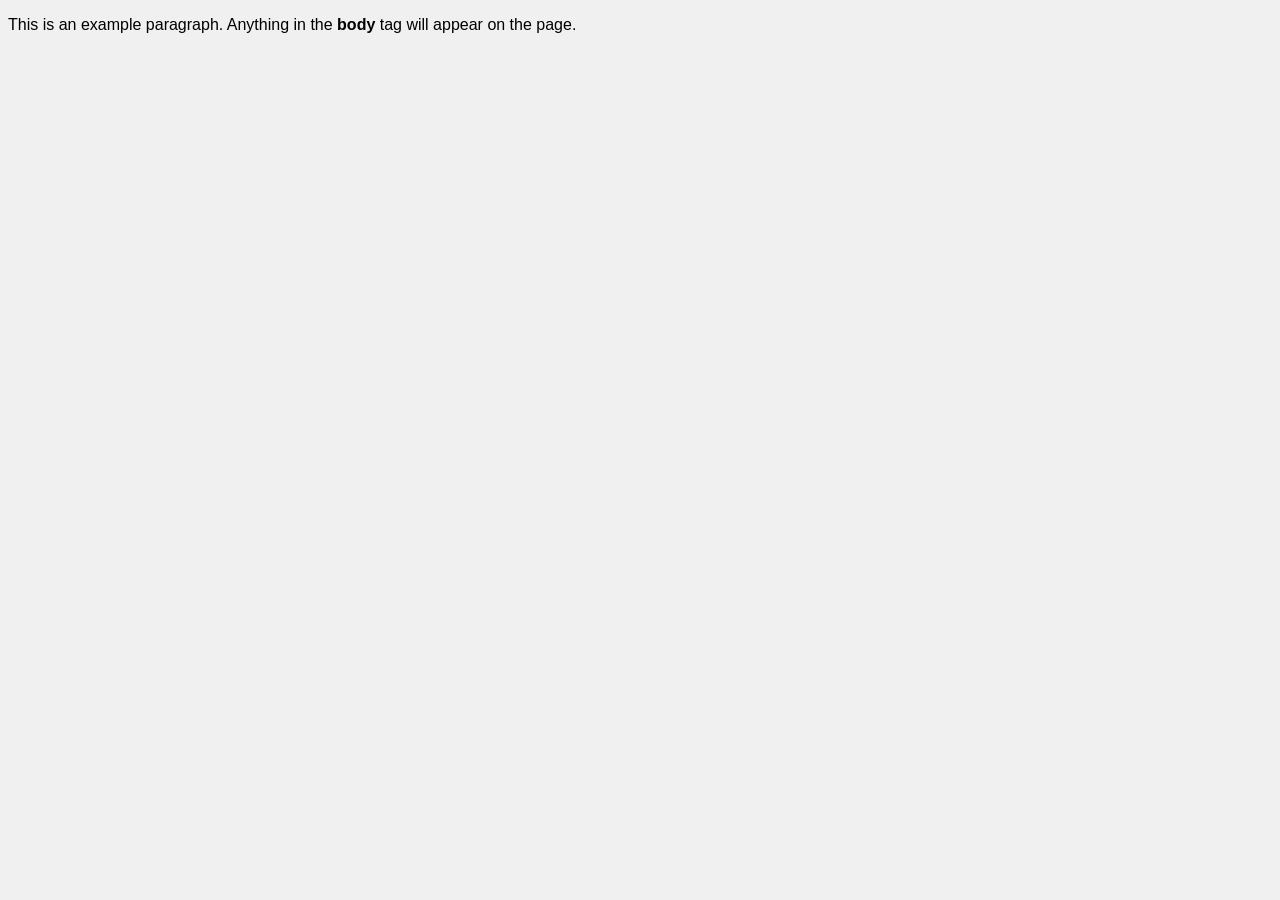
==== index.html @ b17957d5 "Initial web page and styling" ====
<!doctype html>
<html>
<head>
  <title>This is the title of the webpage!</title>
  <link rel="stylesheet" type="text/css" href="styles.css">
</head>
<body>
  <p>This is an example paragraph. Anything in the <strong>body</strong> tag will appear on the page.</p>
</body>
<footer>
</footer>
</html>
---- styles.css ----
body {
  background-color: #f0f0f0;
  font-family: Arial, sans-serif;
}
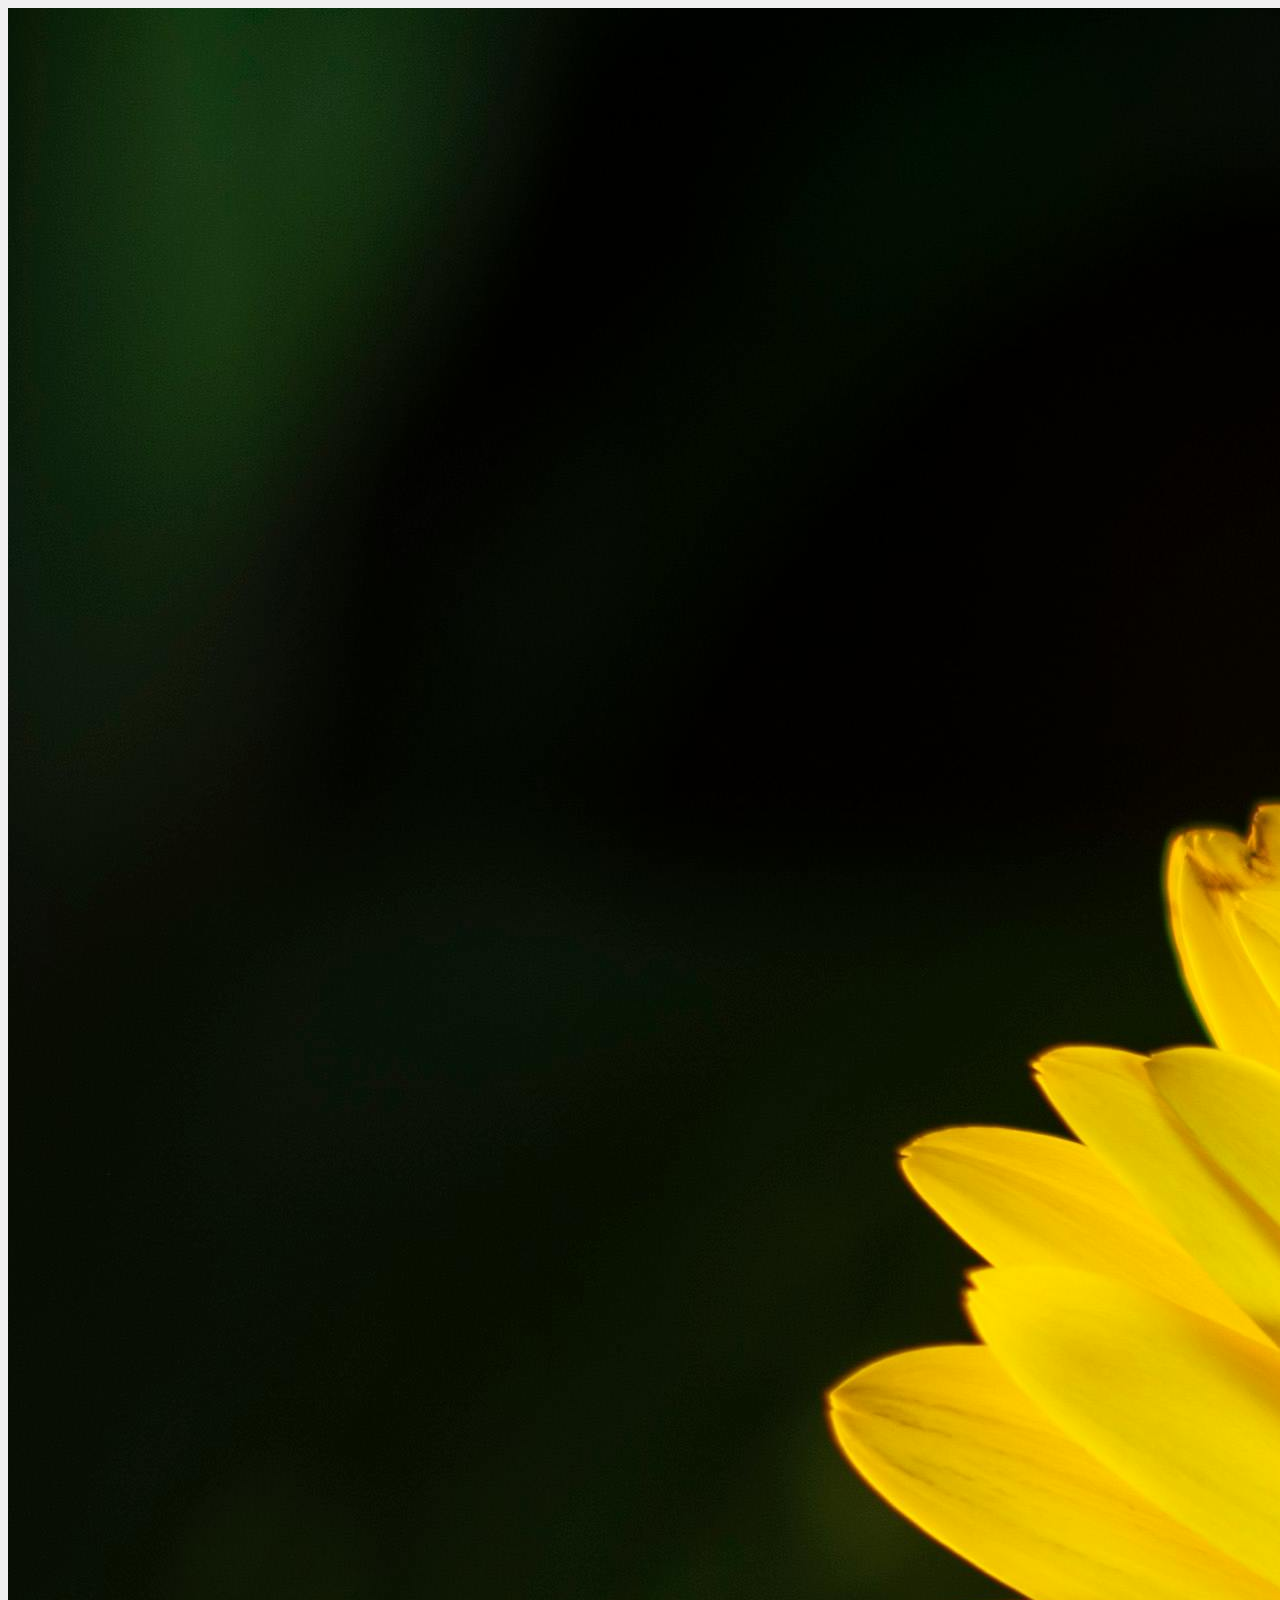
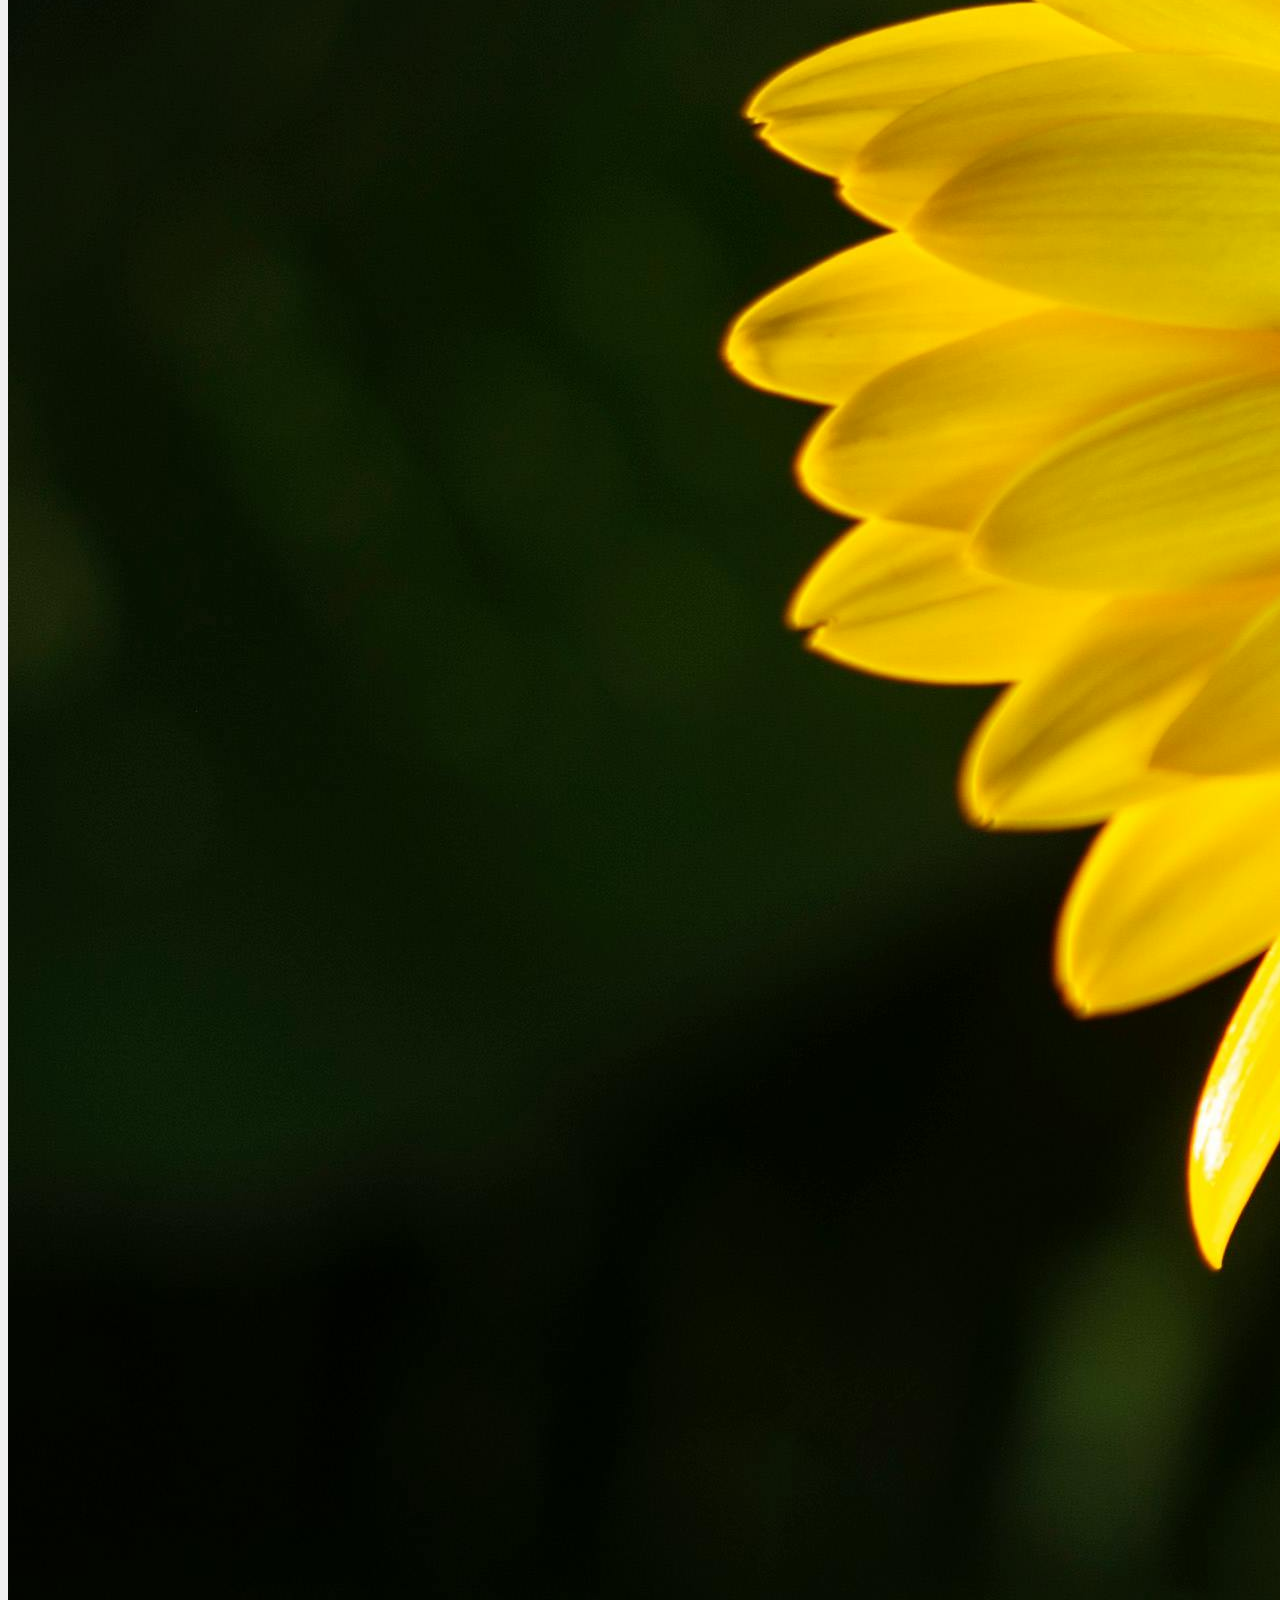
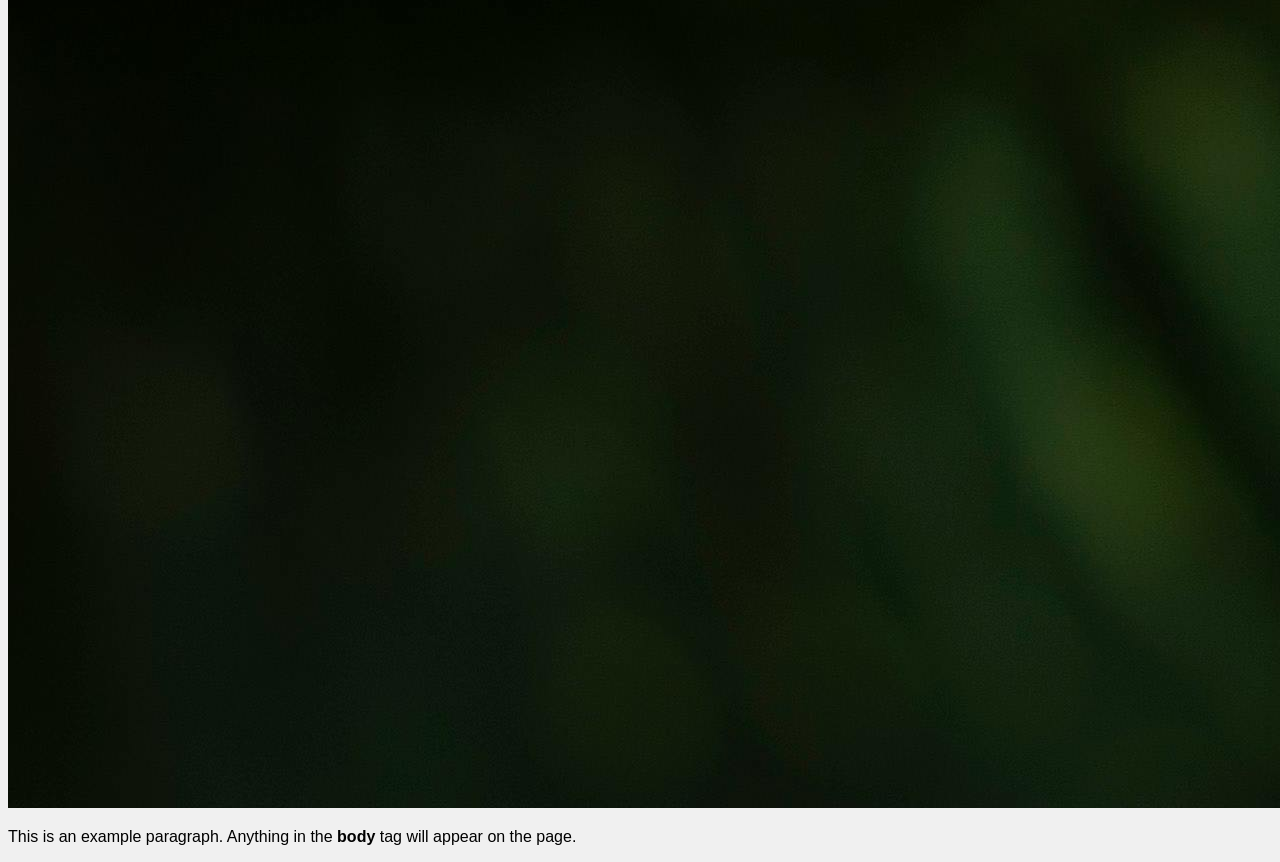
==== commit d91f39c9: "Added first image" ====
--- a/index.html
+++ b/index.html
@@ -3,6 +3,8 @@
 <head>
   <title>This is the title of the webpage!</title>
   <link rel="stylesheet" type="text/css" href="styles.css">
+  <img src="picture.jpg" alt="Image description">
+
 </head>
 <body>
   <p>This is an example paragraph. Anything in the <strong>body</strong> tag will appear on the page.</p>
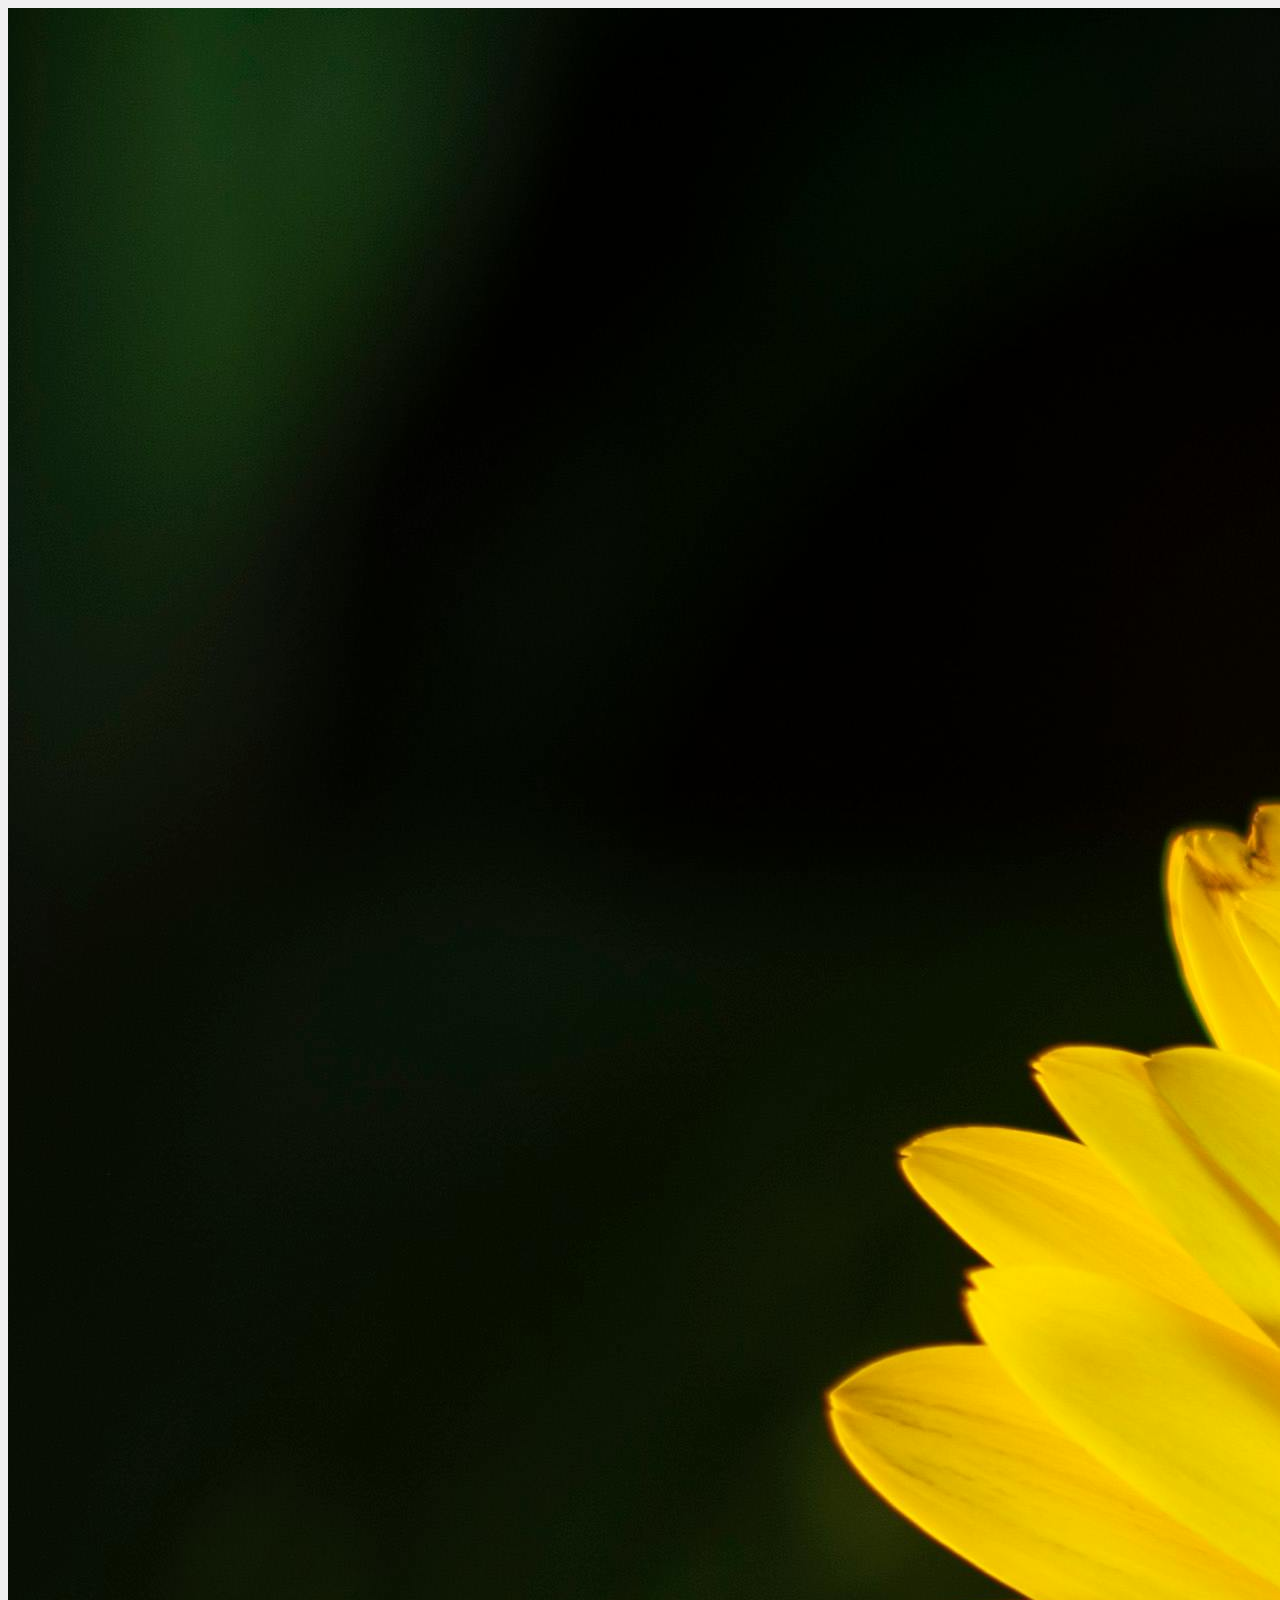
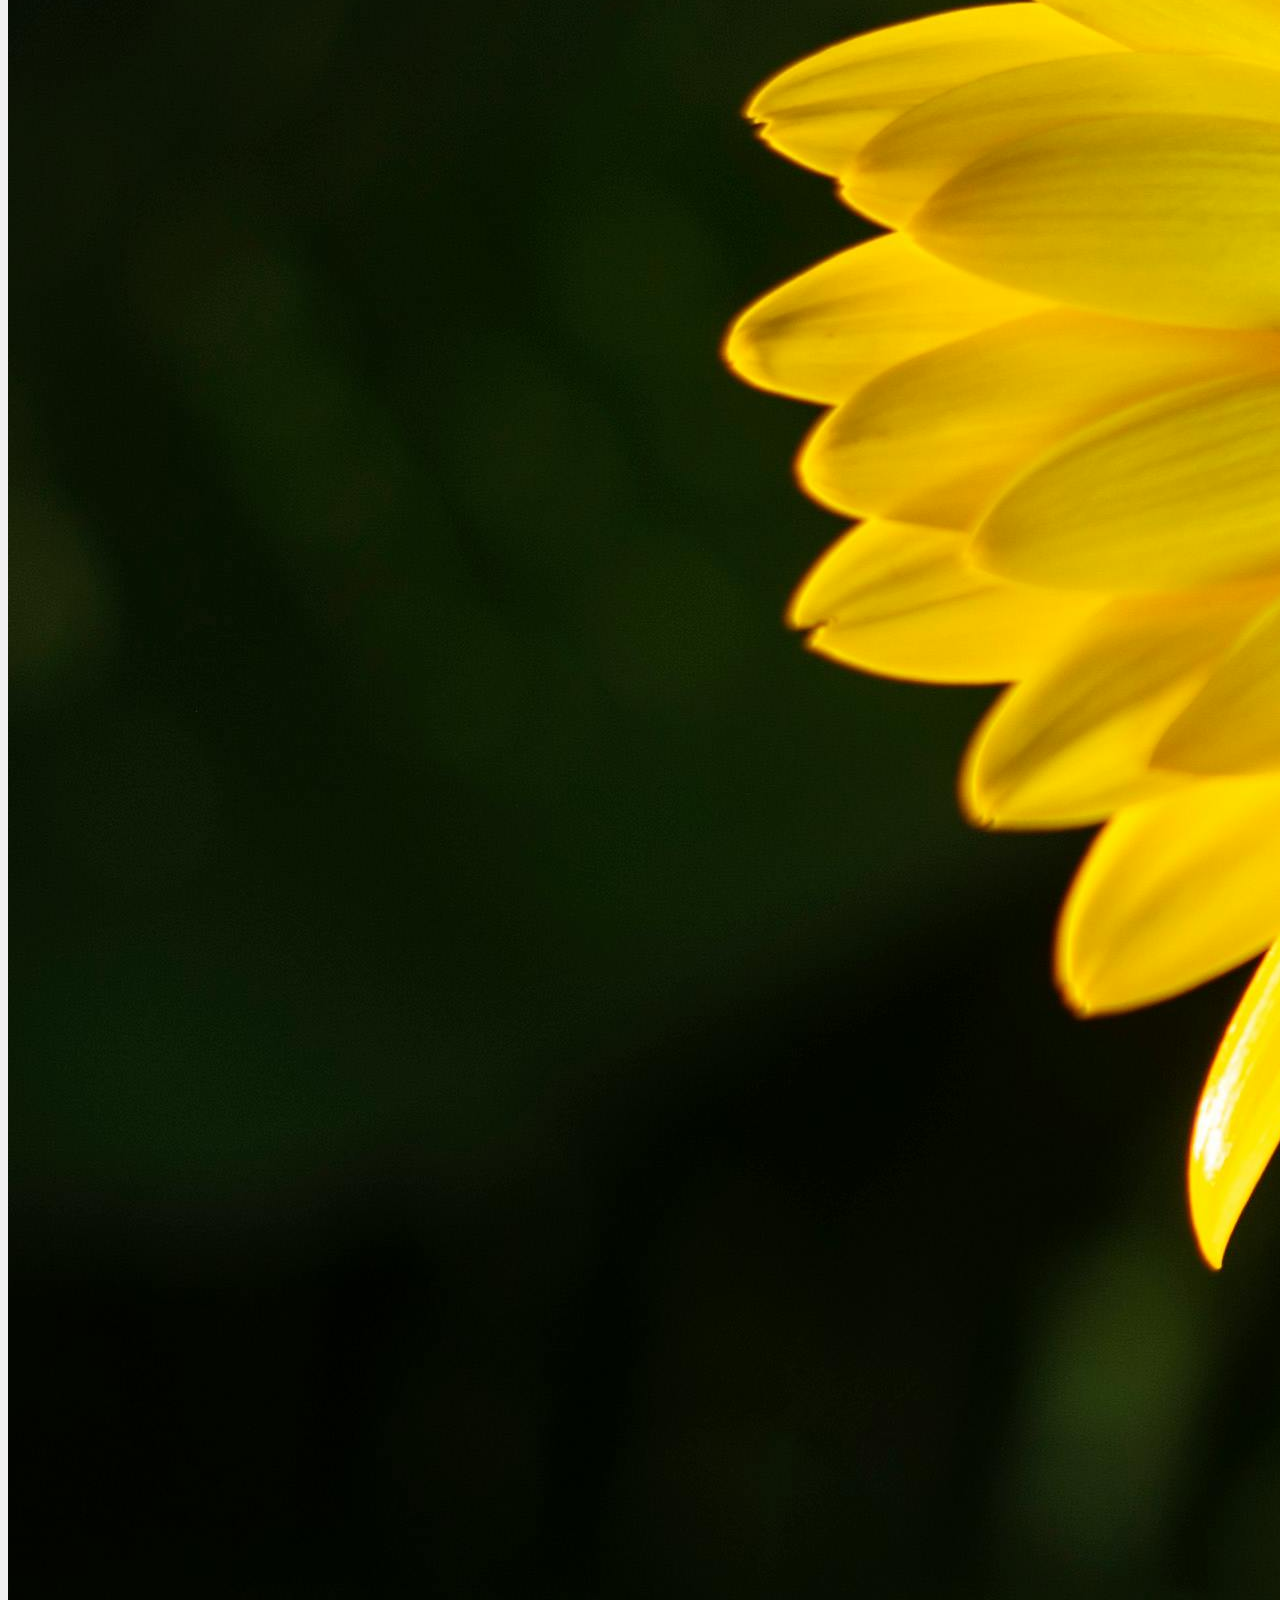
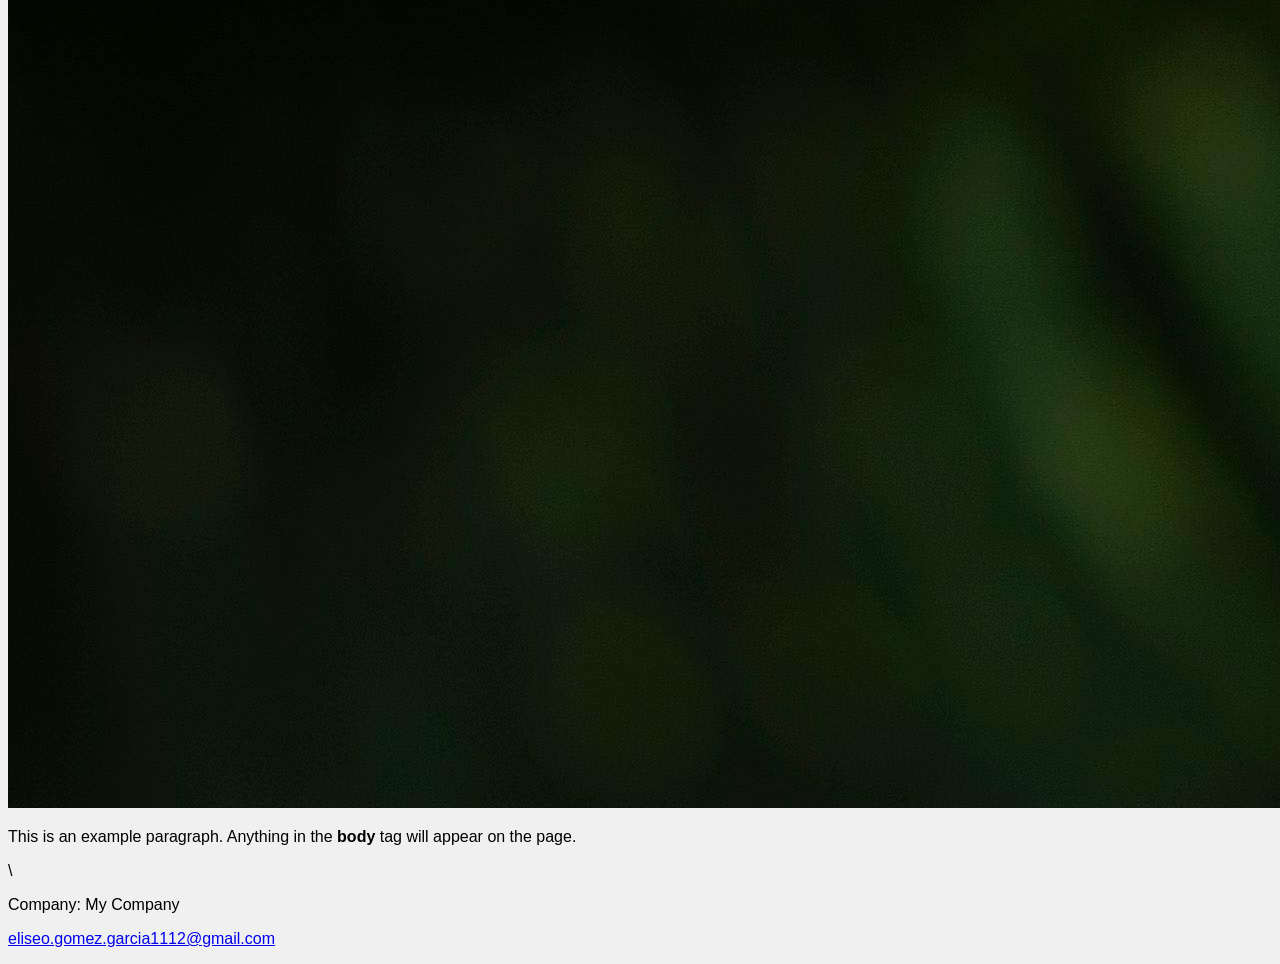
==== commit 85b2de70: "Contact information" ====
--- a/index.html
+++ b/index.html
@@ -9,6 +9,8 @@
 <body>
   <p>This is an example paragraph. Anything in the <strong>body</strong> tag will appear on the page.</p>
 </body>
-<footer>
+<footer>\
+  <p>Company: My Company</p>
+  <p><a href="eliseo.gomez.garcia1112@gmail.com">eliseo.gomez.garcia1112@gmail.com</a></p>
 </footer>
 </html>
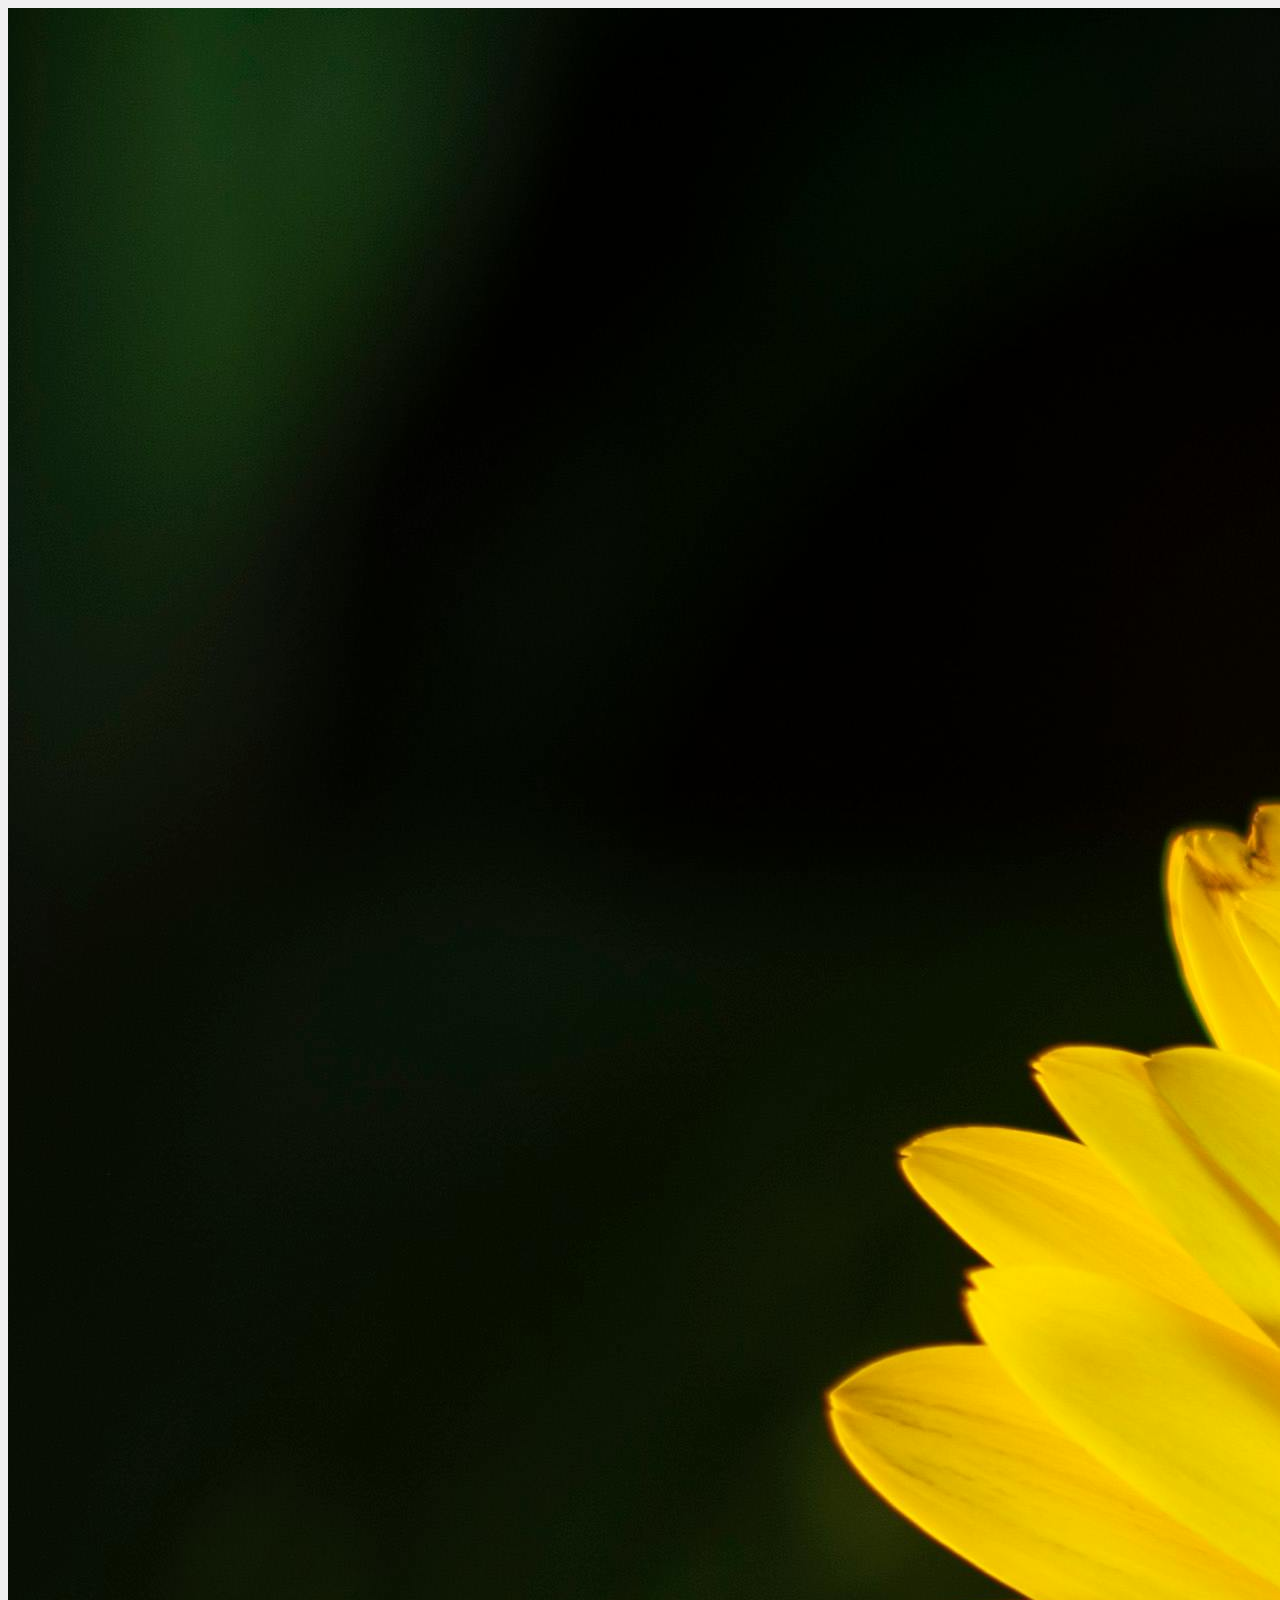
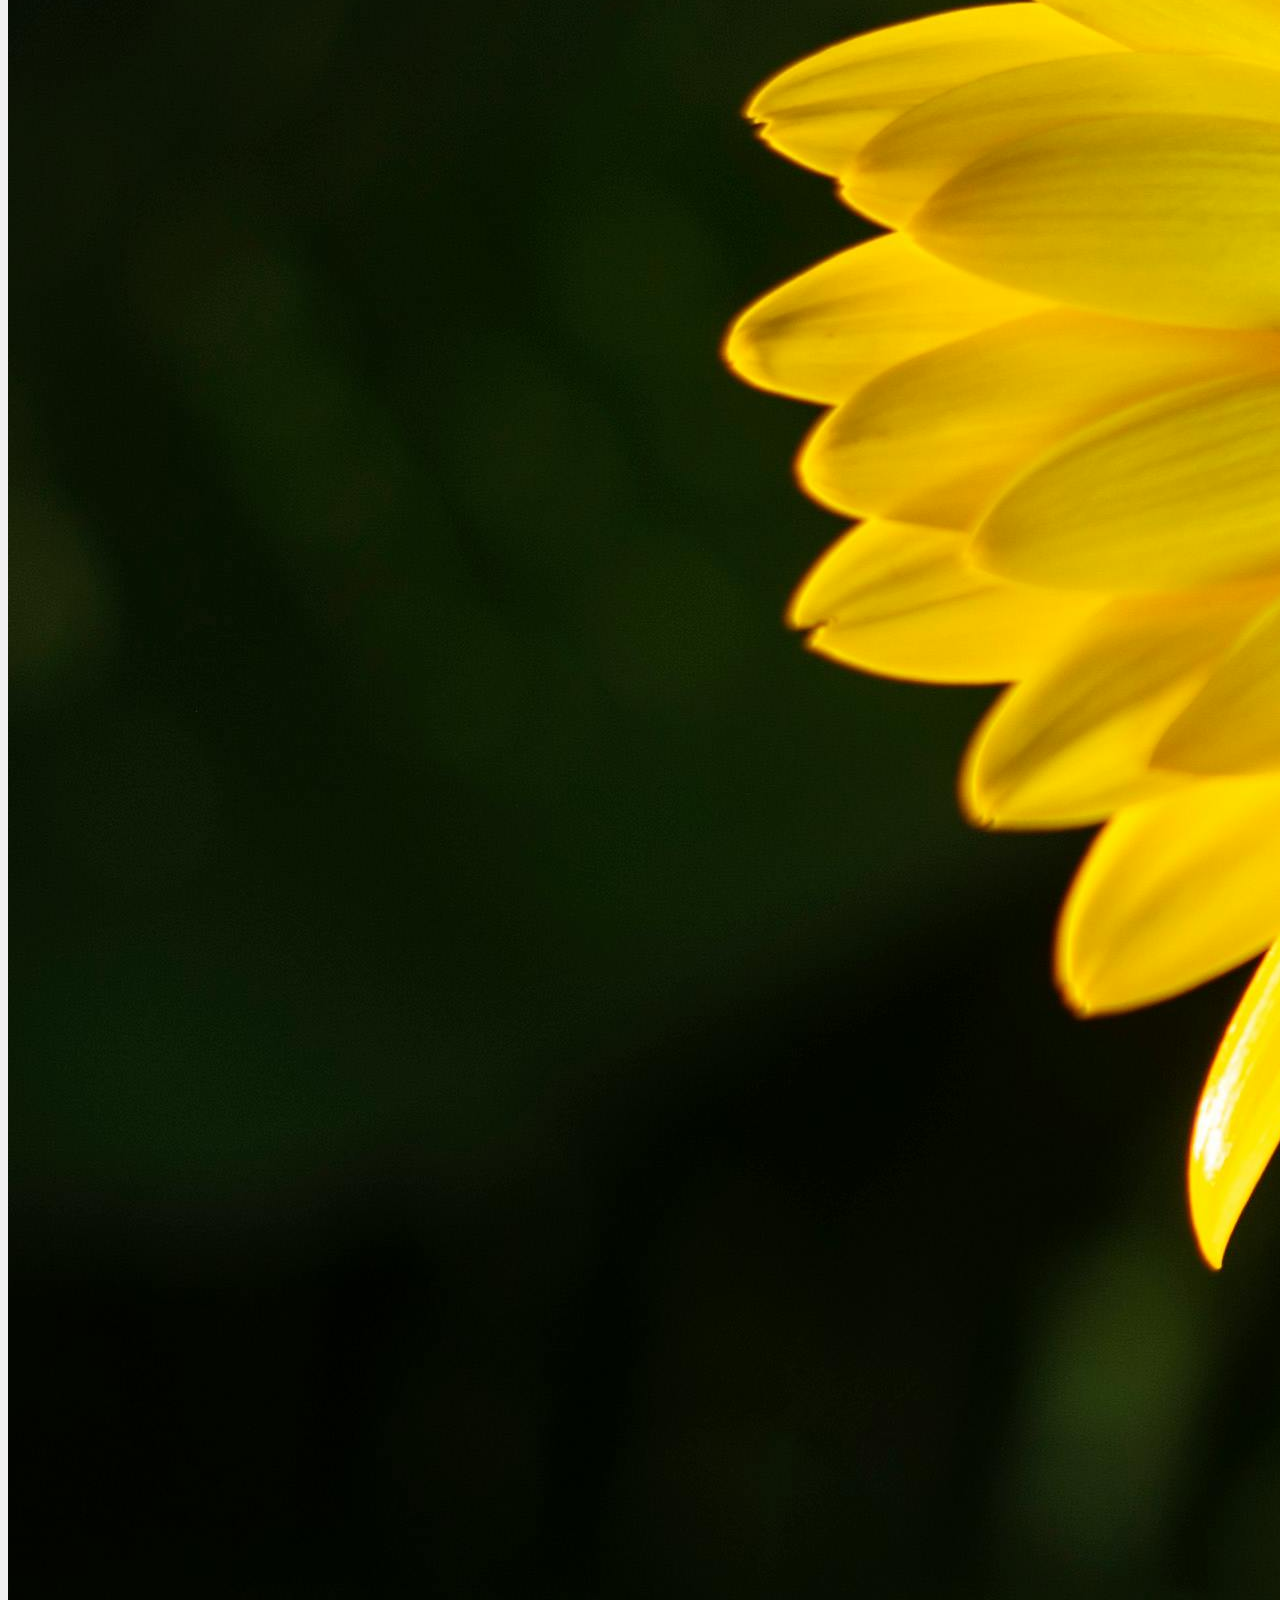
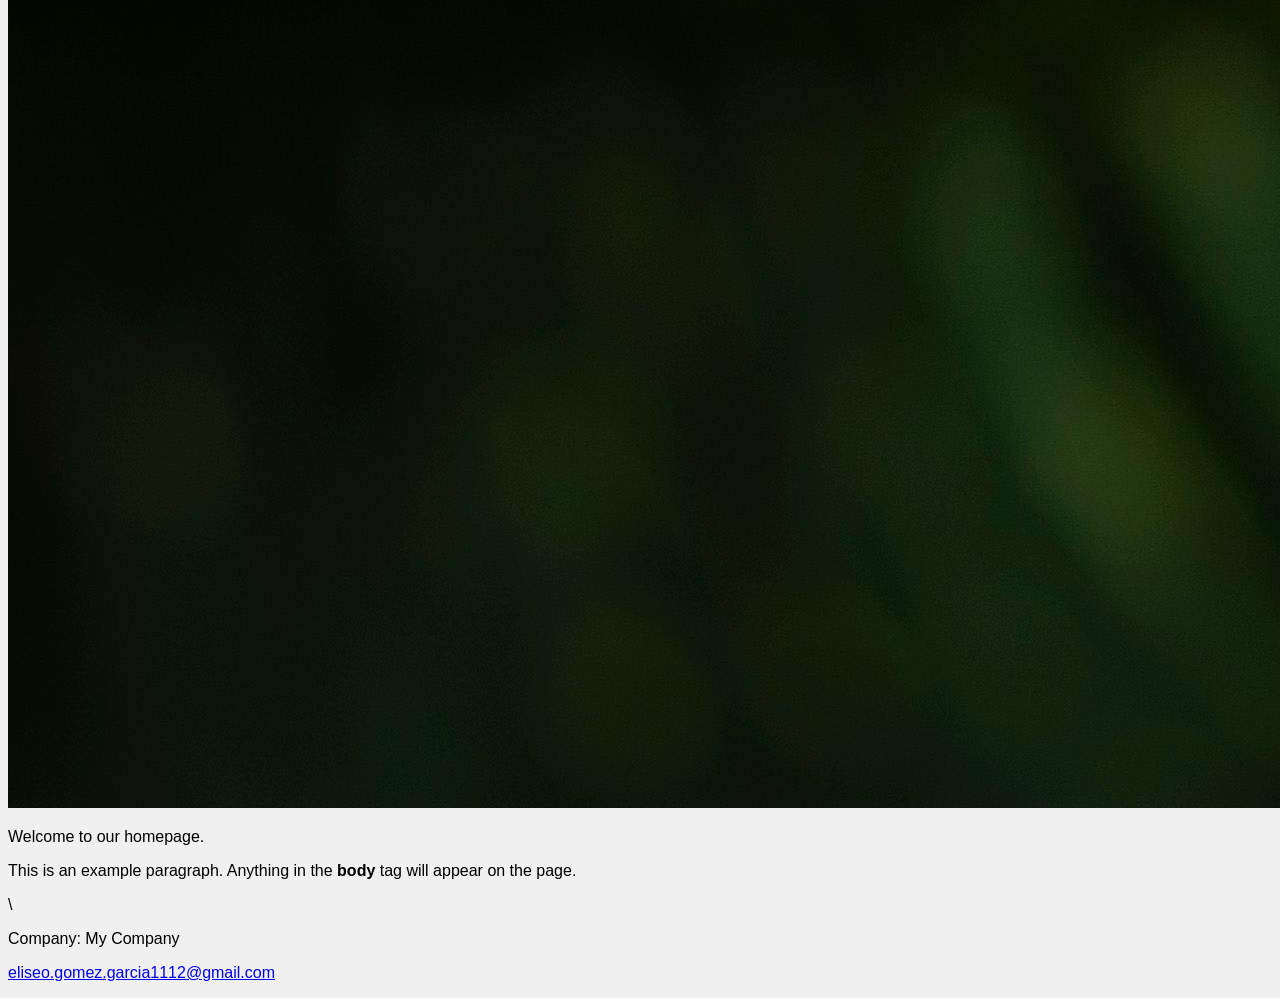
==== commit 57352a6f: "Added home content" ====
--- a/index.html
+++ b/index.html
@@ -7,6 +7,7 @@
 
 </head>
 <body>
+  <p>Welcome to our homepage.</p>
   <p>This is an example paragraph. Anything in the <strong>body</strong> tag will appear on the page.</p>
 </body>
 <footer>\
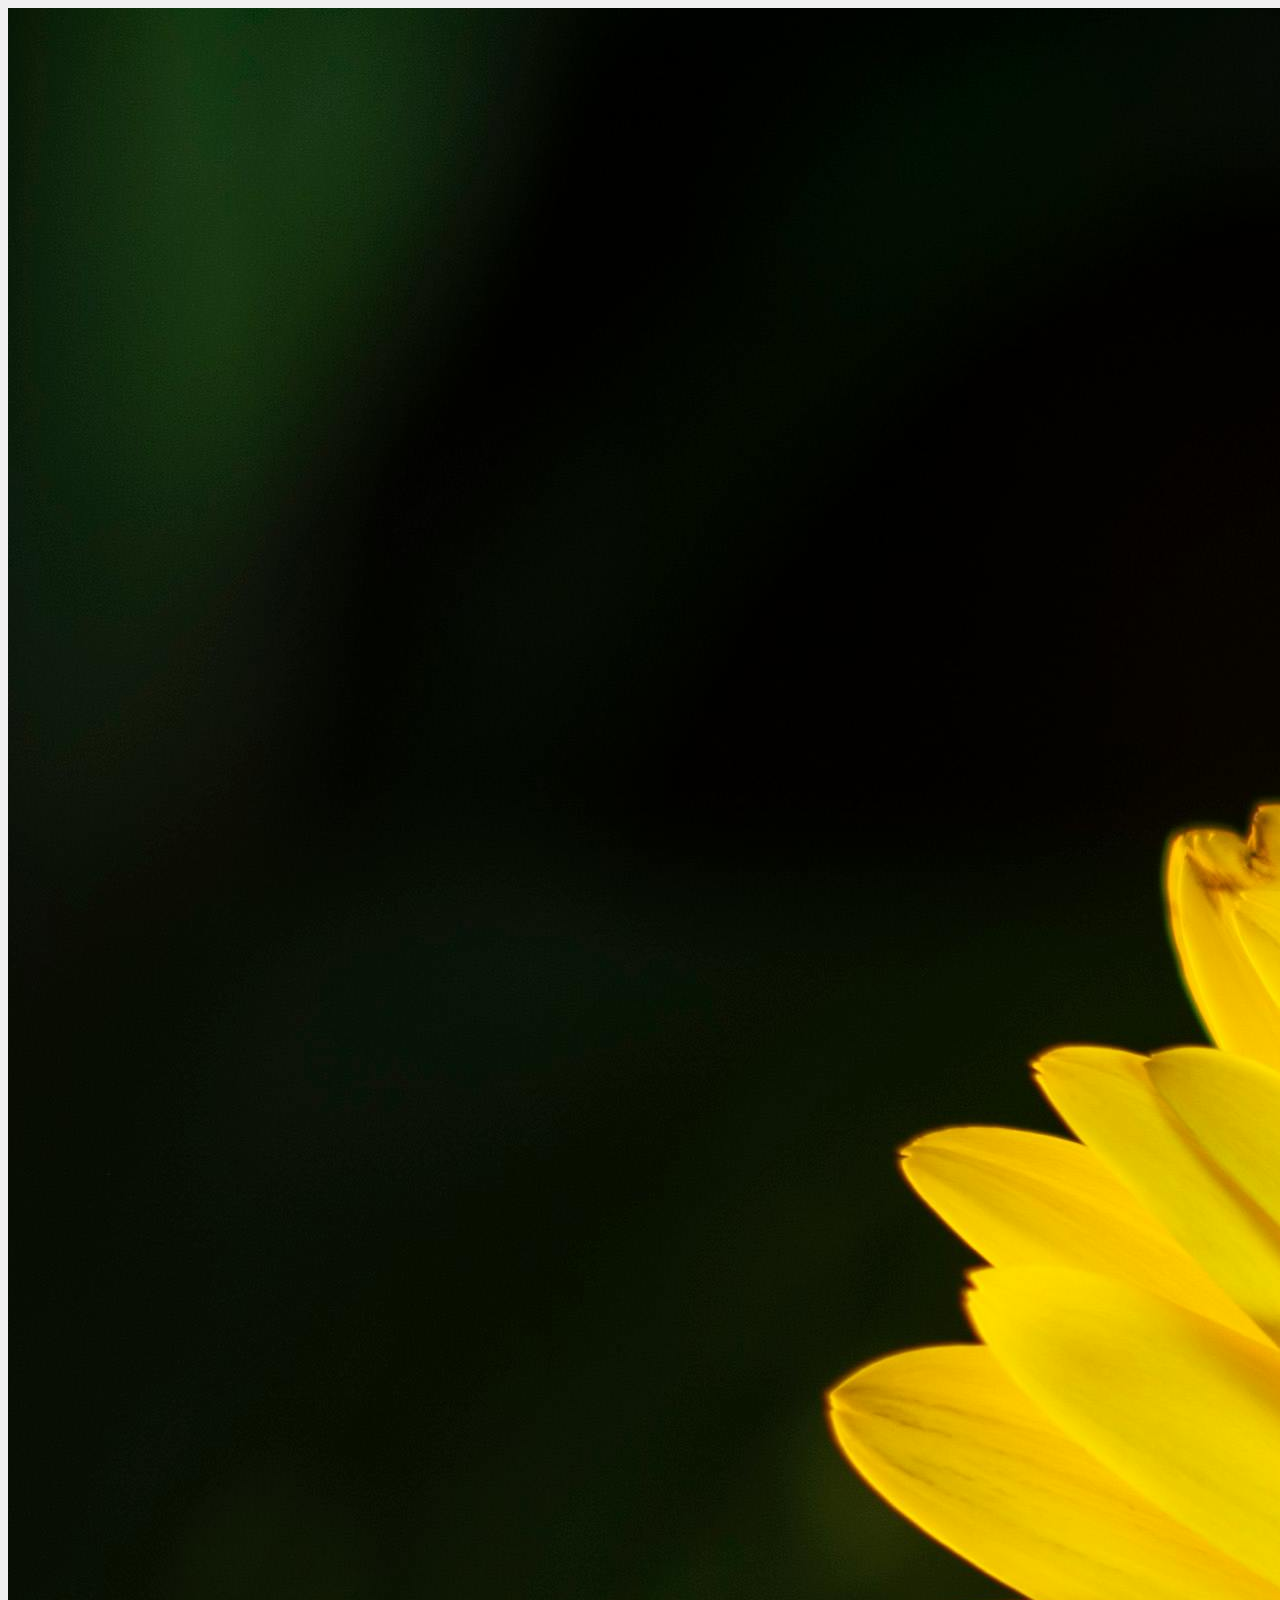
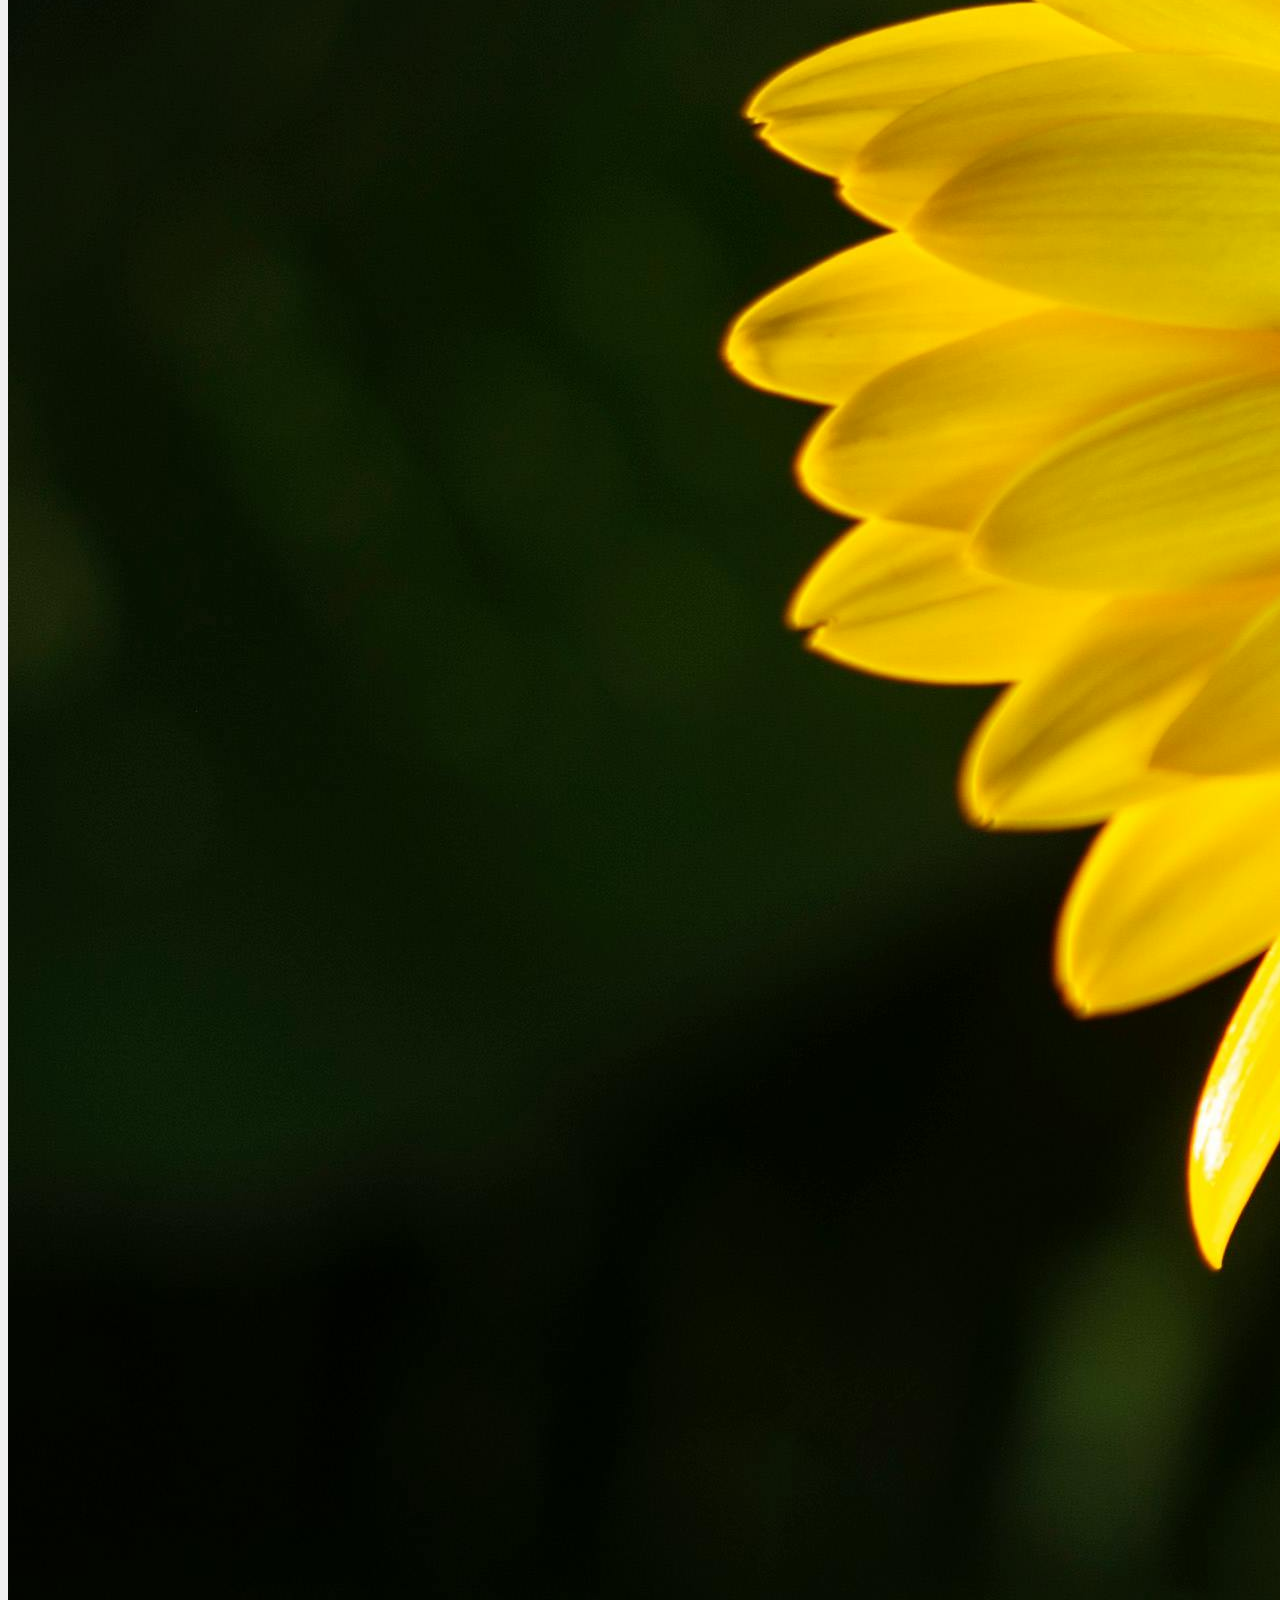
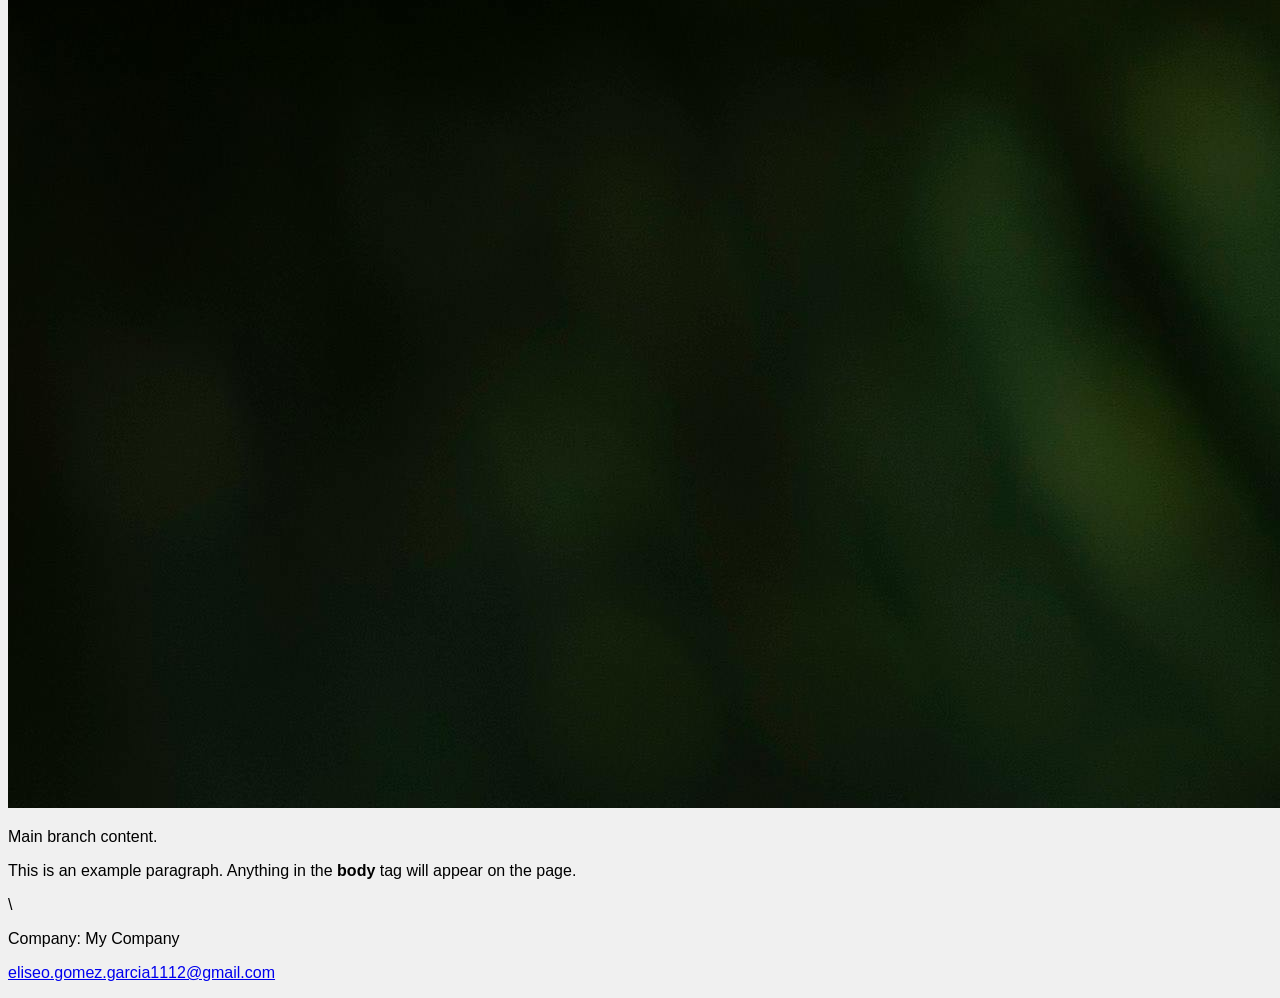
==== commit 00aed1b1: "Updated main content" ====
--- a/index.html
+++ b/index.html
@@ -7,7 +7,7 @@
 
 </head>
 <body>
-  <p>Welcome to our homepage.</p>
+  <p>Main branch content.</p>
   <p>This is an example paragraph. Anything in the <strong>body</strong> tag will appear on the page.</p>
 </body>
 <footer>\
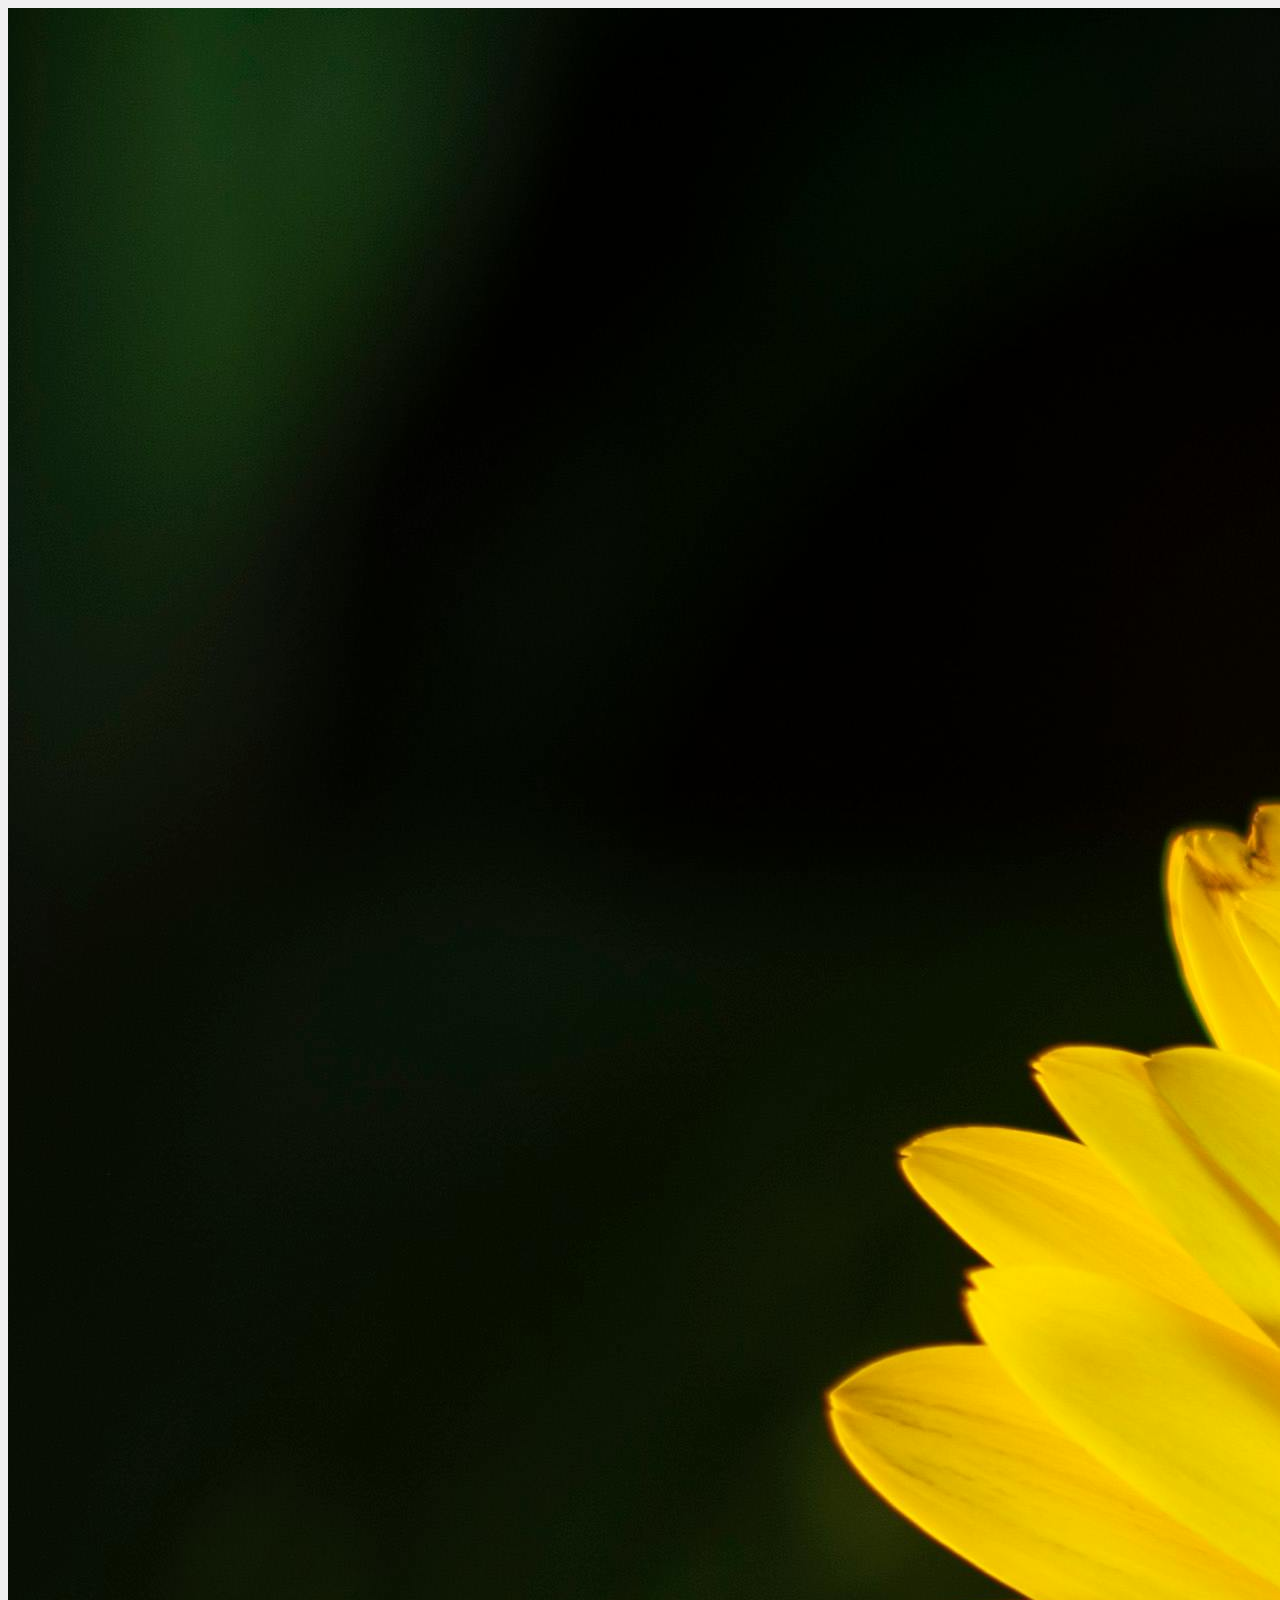
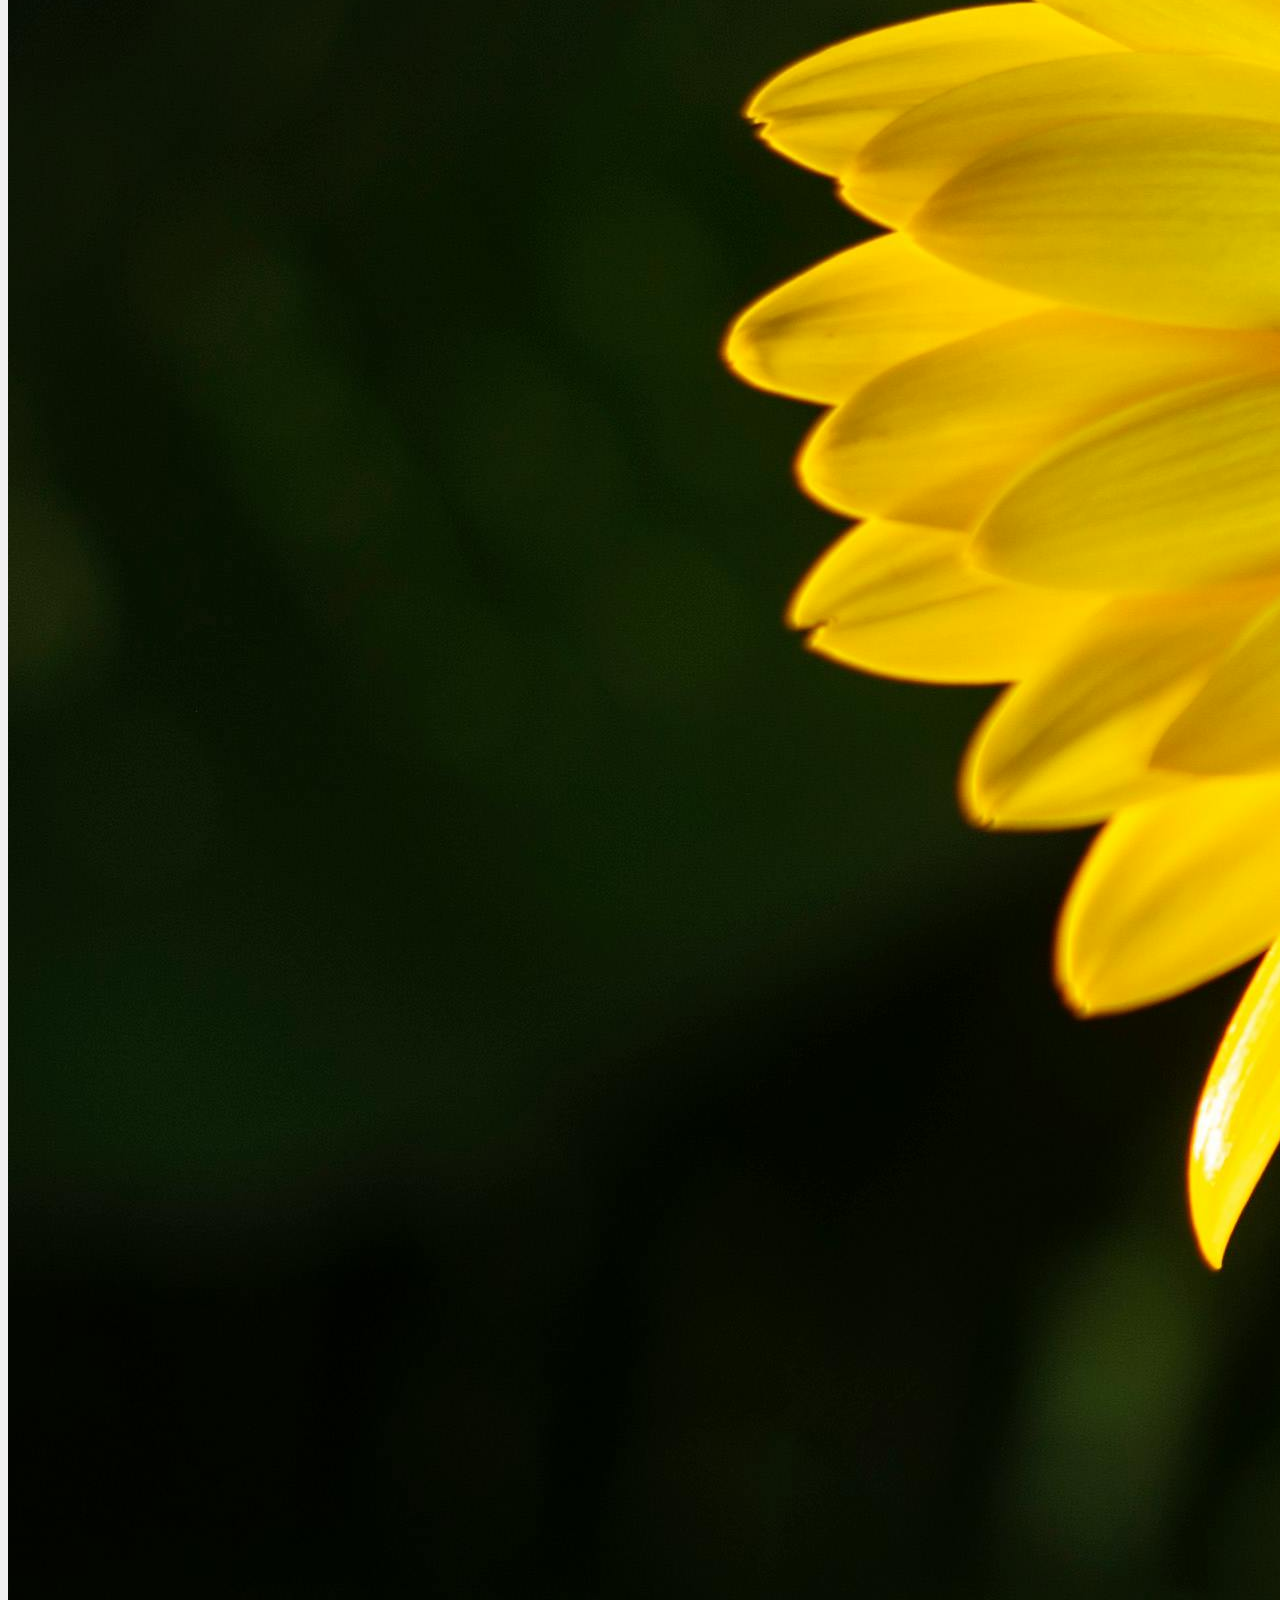
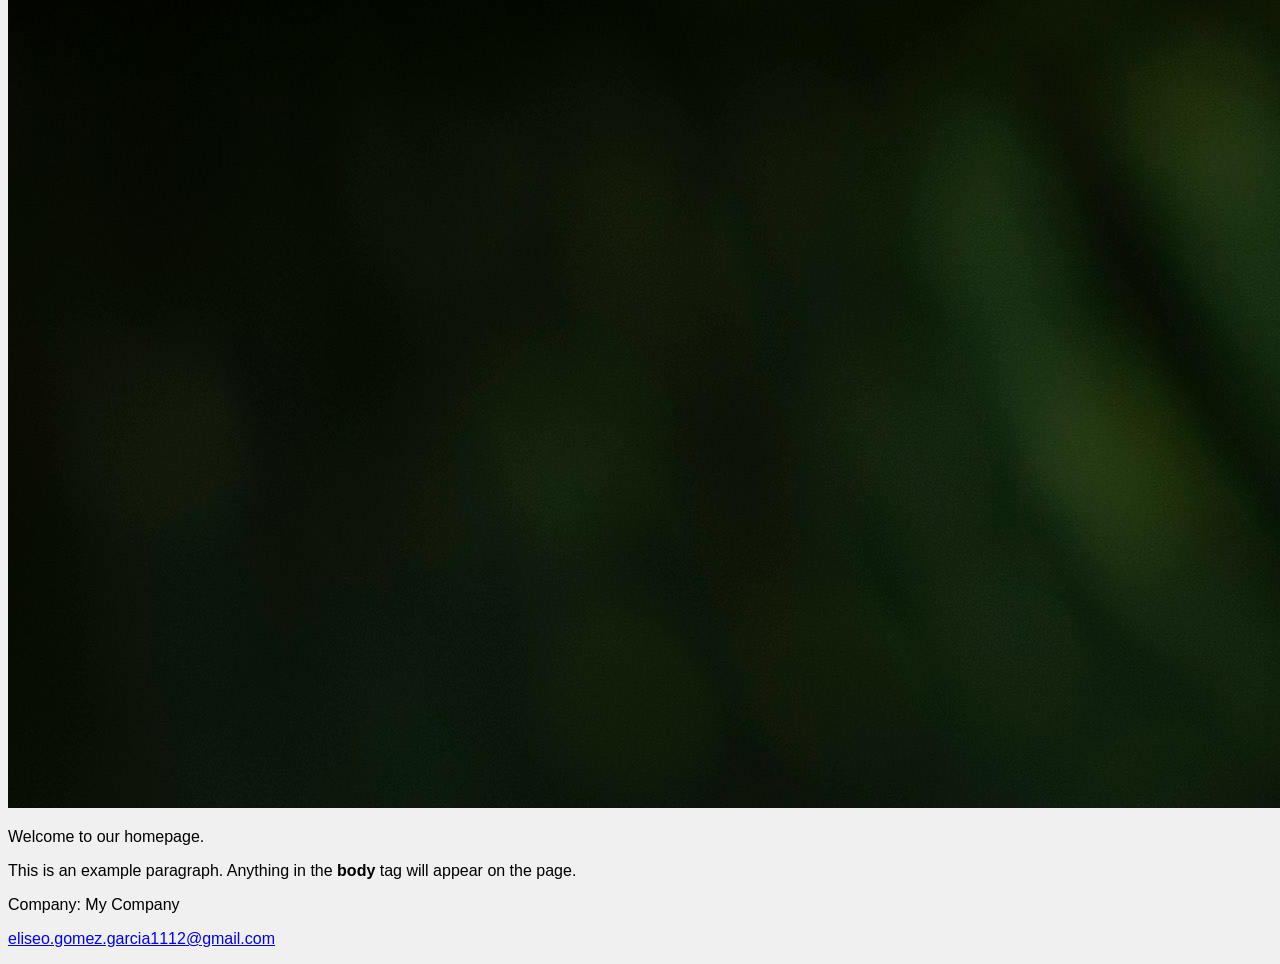
==== commit 1517180f: "Resolved merge conflict" ====
--- a/index.html
+++ b/index.html
@@ -7,10 +7,10 @@
 
 </head>
 <body>
-  <p>Main branch content.</p>
+  <p>Welcome to our homepage.</p>
   <p>This is an example paragraph. Anything in the <strong>body</strong> tag will appear on the page.</p>
 </body>
-<footer>\
+<footer>
   <p>Company: My Company</p>
   <p><a href="eliseo.gomez.garcia1112@gmail.com">eliseo.gomez.garcia1112@gmail.com</a></p>
 </footer>
